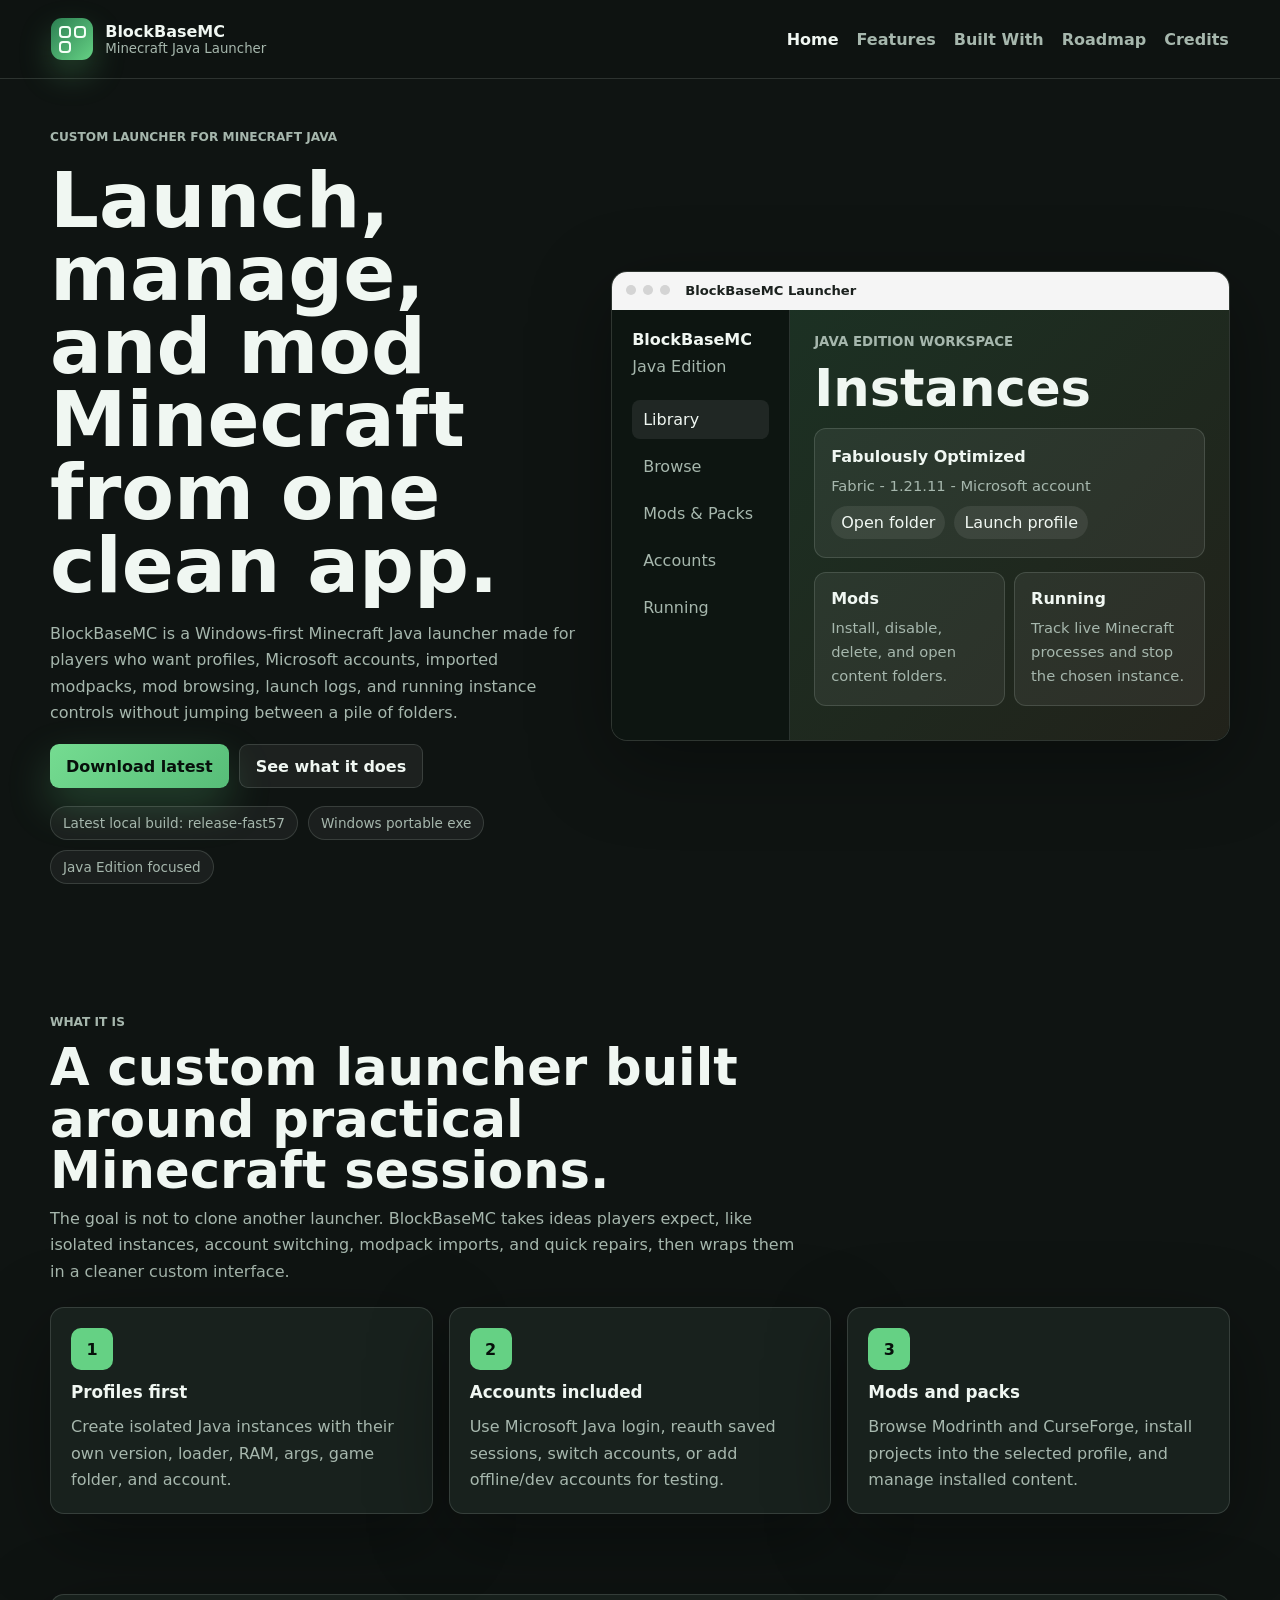
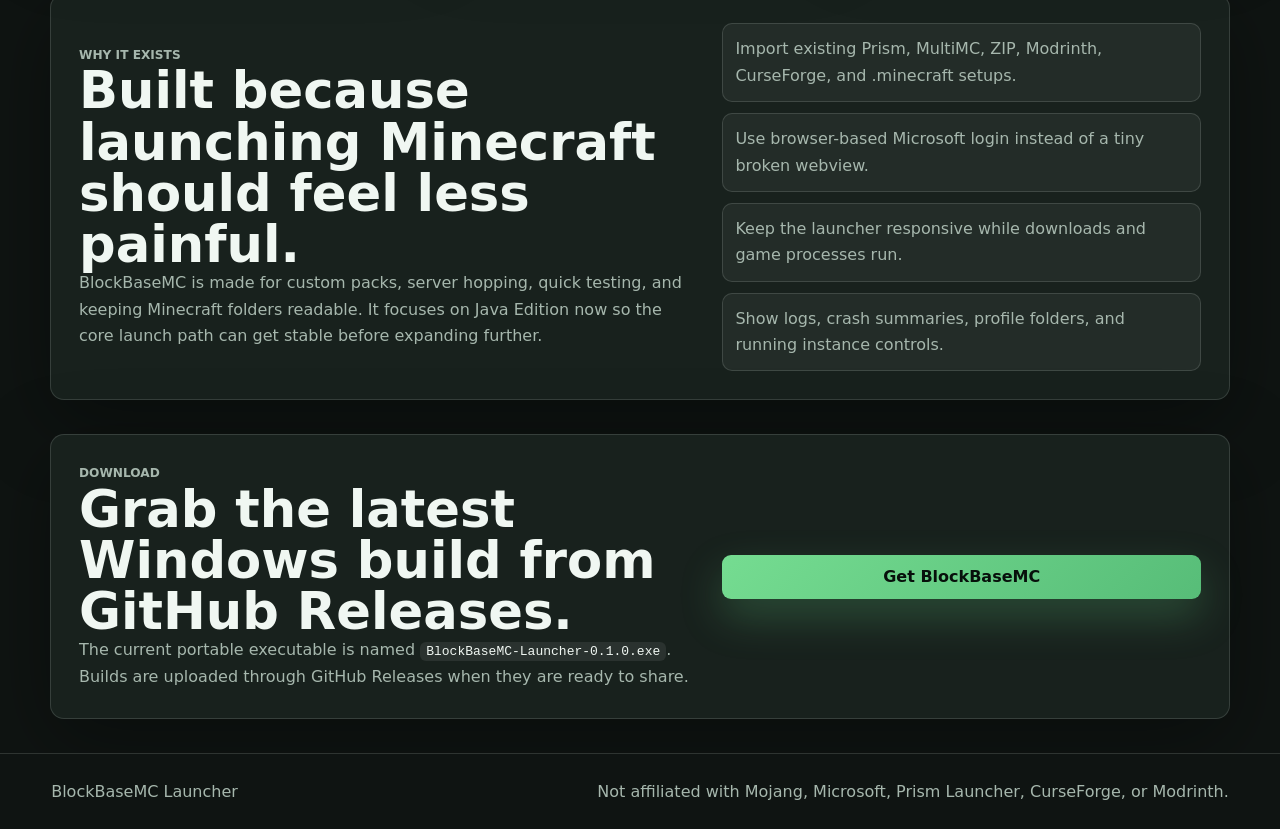
==== index.html @ 652feeb6 "Expand BlockBaseMC website pages" ====
<!doctype html>
<html lang="en">
  <head>
    <meta charset="utf-8" />
    <meta name="viewport" content="width=device-width, initial-scale=1" />
    <meta
      name="description"
      content="BlockBaseMC is a custom Minecraft Java launcher with Microsoft login, profiles, imports, Modrinth and CurseForge support, and running instance controls."
    />
    <title>BlockBaseMC Launcher</title>
    <link rel="stylesheet" href="styles.css" />
  </head>
  <body>
    <header class="site-header">
      <a class="brand" href="index.html" aria-label="BlockBaseMC home">
        <span class="brand-mark" aria-hidden="true"><span></span><span></span><span></span></span>
        <span>
          <strong>BlockBaseMC</strong>
          <small>Minecraft Java Launcher</small>
        </span>
      </a>
      <nav aria-label="Primary navigation">
        <a class="active" href="index.html">Home</a>
        <a href="features.html">Features</a>
        <a href="built-with.html">Built With</a>
        <a href="roadmap.html">Roadmap</a>
        <a href="credits.html">Credits</a>
      </nav>
    </header>

    <main>
      <section class="hero">
        <div class="hero-copy">
          <p class="eyebrow">Custom launcher for Minecraft Java</p>
          <h1>Launch, manage, and mod Minecraft from one clean app.</h1>
          <p>
            BlockBaseMC is a Windows-first Minecraft Java launcher made for players who want
            profiles, Microsoft accounts, imported modpacks, mod browsing, launch logs, and
            running instance controls without jumping between a pile of folders.
          </p>
          <div class="hero-actions">
            <a class="primary-action" href="https://github.com/BlockBaseApp/BlockBase-Launcher/releases/latest">Download latest</a>
            <a class="secondary-action" href="features.html">See what it does</a>
          </div>
          <div class="release-strip" aria-label="Current release highlights">
            <span>Latest local build: release-fast57</span>
            <span>Windows portable exe</span>
            <span>Java Edition focused</span>
          </div>
        </div>

        <div class="product-shot" aria-label="BlockBaseMC launcher preview">
          <div class="window-bar">
            <span></span><span></span><span></span>
            <strong>BlockBaseMC Launcher</strong>
          </div>
          <div class="app-preview">
            <aside>
              <b>BlockBaseMC</b>
              <em>Java Edition</em>
              <span class="active">Library</span>
              <span>Browse</span>
              <span>Mods & Packs</span>
              <span>Accounts</span>
              <span>Running</span>
            </aside>
            <section>
              <small>JAVA EDITION WORKSPACE</small>
              <h2>Instances</h2>
              <article class="preview-card hero-card">
                <b>Fabulously Optimized</b>
                <p>Fabric - 1.21.11 - Microsoft account</p>
                <div>
                  <span>Open folder</span>
                  <span>Launch profile</span>
                </div>
              </article>
              <div class="preview-grid">
                <article class="preview-card">
                  <b>Mods</b>
                  <p>Install, disable, delete, and open content folders.</p>
                </article>
                <article class="preview-card">
                  <b>Running</b>
                  <p>Track live Minecraft processes and stop the chosen instance.</p>
                </article>
              </div>
            </section>
          </div>
        </div>
      </section>

      <section class="section">
        <div class="section-heading">
          <p class="eyebrow">What it is</p>
          <h2>A custom launcher built around practical Minecraft sessions.</h2>
          <p>
            The goal is not to clone another launcher. BlockBaseMC takes ideas players expect,
            like isolated instances, account switching, modpack imports, and quick repairs, then
            wraps them in a cleaner custom interface.
          </p>
        </div>
        <div class="feature-grid">
          <article>
            <span class="feature-icon">1</span>
            <h3>Profiles first</h3>
            <p>Create isolated Java instances with their own version, loader, RAM, args, game folder, and account.</p>
          </article>
          <article>
            <span class="feature-icon">2</span>
            <h3>Accounts included</h3>
            <p>Use Microsoft Java login, reauth saved sessions, switch accounts, or add offline/dev accounts for testing.</p>
          </article>
          <article>
            <span class="feature-icon">3</span>
            <h3>Mods and packs</h3>
            <p>Browse Modrinth and CurseForge, install projects into the selected profile, and manage installed content.</p>
          </article>
        </div>
      </section>

      <section class="split-section">
        <div>
          <p class="eyebrow">Why it exists</p>
          <h2>Built because launching Minecraft should feel less painful.</h2>
          <p>
            BlockBaseMC is made for custom packs, server hopping, quick testing, and keeping
            Minecraft folders readable. It focuses on Java Edition now so the core launch path can
            get stable before expanding further.
          </p>
        </div>
        <ul class="check-list">
          <li>Import existing Prism, MultiMC, ZIP, Modrinth, CurseForge, and .minecraft setups.</li>
          <li>Use browser-based Microsoft login instead of a tiny broken webview.</li>
          <li>Keep the launcher responsive while downloads and game processes run.</li>
          <li>Show logs, crash summaries, profile folders, and running instance controls.</li>
        </ul>
      </section>

      <section class="download-panel">
        <div>
          <p class="eyebrow">Download</p>
          <h2>Grab the latest Windows build from GitHub Releases.</h2>
          <p>
            The current portable executable is named <code>BlockBaseMC-Launcher-0.1.0.exe</code>.
            Builds are uploaded through GitHub Releases when they are ready to share.
          </p>
        </div>
        <a class="primary-action" href="https://github.com/BlockBaseApp/BlockBase-Launcher/releases/latest">Get BlockBaseMC</a>
      </section>
    </main>

    <footer class="site-footer">
      <span>BlockBaseMC Launcher</span>
      <span>Not affiliated with Mojang, Microsoft, Prism Launcher, CurseForge, or Modrinth.</span>
    </footer>
  </body>
</html>
---- styles.css ----
:root {
  color-scheme: dark;
  --bg: #0f1412;
  --panel: #18211d;
  --panel-strong: #1f2b25;
  --text: #f0f7f2;
  --muted: #a6b7ad;
  --line: rgba(235, 246, 239, 0.14);
  --accent: #65d184;
  --accent-2: #e18a57;
  --shadow: 0 22px 80px rgba(0, 0, 0, 0.34);
  font-family: Inter, ui-sans-serif, system-ui, -apple-system, BlinkMacSystemFont, "Segoe UI", sans-serif;
}

* {
  box-sizing: border-box;
}

html {
  scroll-behavior: smooth;
}

body {
  margin: 0;
  min-width: 320px;
  color: var(--text);
  background: var(--bg);
}

a {
  color: inherit;
  text-decoration: none;
}

.site-header {
  position: sticky;
  top: 0;
  z-index: 20;
  display: flex;
  align-items: center;
  justify-content: space-between;
  gap: 24px;
  padding: 18px clamp(18px, 4vw, 56px);
  border-bottom: 1px solid var(--line);
  background: rgba(15, 20, 18, 0.82);
  backdrop-filter: blur(18px);
}

.brand {
  display: flex;
  align-items: center;
  gap: 12px;
}

.brand-mark {
  display: grid;
  grid-template-columns: repeat(2, 12px);
  gap: 3px;
  width: 42px;
  height: 42px;
  place-content: center;
  border-radius: 11px;
  background: linear-gradient(135deg, #2c7f52, var(--accent));
  box-shadow: 0 14px 32px rgba(101, 209, 132, 0.25);
}

.brand-mark span {
  width: 12px;
  height: 12px;
  border: 2px solid #f4fff7;
  border-radius: 4px;
}

.brand strong,
.brand small {
  display: block;
}

.brand small,
.eyebrow,
.site-footer,
p,
li {
  color: var(--muted);
}

nav {
  display: flex;
  gap: 18px;
  color: var(--muted);
  font-weight: 700;
}

nav a:hover {
  color: var(--text);
}

nav a.active {
  color: var(--text);
}

main {
  overflow: hidden;
}

.hero,
.section,
.split-section,
.download-panel,
.page-hero {
  width: min(1180px, calc(100% - 36px));
  margin: 0 auto;
}

.hero {
  display: grid;
  grid-template-columns: minmax(0, 0.92fr) minmax(420px, 1.08fr);
  gap: 34px;
  align-items: center;
  min-height: calc(100vh - 80px);
  padding: 48px 0;
}

.hero-copy {
  display: grid;
  gap: 18px;
}

.eyebrow {
  margin: 0;
  text-transform: uppercase;
  letter-spacing: 0;
  font-size: 0.76rem;
  font-weight: 900;
}

h1,
h2,
h3,
p {
  margin: 0;
}

h1 {
  font-size: clamp(2.5rem, 6vw, 5.5rem);
  line-height: 0.95;
  letter-spacing: 0;
}

h2 {
  font-size: clamp(2rem, 4vw, 3.3rem);
  line-height: 1;
}

h3 {
  font-size: 1.05rem;
}

p,
li {
  line-height: 1.65;
}

.hero-actions,
.release-strip {
  display: flex;
  flex-wrap: wrap;
  gap: 10px;
}

.primary-action,
.secondary-action {
  display: inline-flex;
  align-items: center;
  justify-content: center;
  min-height: 44px;
  border-radius: 9px;
  padding: 0 16px;
  font-weight: 900;
}

.primary-action {
  color: #07100b;
  background: linear-gradient(135deg, #75dc91, #57bd78);
  box-shadow: 0 18px 42px rgba(101, 209, 132, 0.25);
}

.secondary-action {
  border: 1px solid var(--line);
  background: rgba(255, 255, 255, 0.06);
}

.release-strip span {
  display: inline-flex;
  align-items: center;
  min-height: 34px;
  border: 1px solid var(--line);
  border-radius: 999px;
  padding: 0 12px;
  color: var(--muted);
  background: rgba(255, 255, 255, 0.05);
  font-size: 0.85rem;
}

.product-shot {
  overflow: hidden;
  border: 1px solid var(--line);
  border-radius: 16px;
  background: #101612;
  box-shadow: var(--shadow);
}

.window-bar {
  display: flex;
  align-items: center;
  gap: 7px;
  height: 38px;
  padding: 0 14px;
  border-bottom: 1px solid var(--line);
  background: #f5f5f5;
  color: #1b211e;
}

.window-bar span {
  width: 10px;
  height: 10px;
  border-radius: 999px;
  background: #d4d4d4;
}

.window-bar strong {
  margin-left: 8px;
  font-size: 0.82rem;
}

.app-preview {
  display: grid;
  grid-template-columns: 178px 1fr;
  min-height: 430px;
}

.app-preview aside {
  display: grid;
  align-content: start;
  gap: 8px;
  padding: 20px;
  border-right: 1px solid var(--line);
  background: #0d1511;
}

.app-preview aside em {
  color: var(--muted);
  font-style: normal;
  margin-bottom: 16px;
}

.app-preview aside span {
  padding: 10px 11px;
  border-radius: 8px;
  color: var(--muted);
}

.app-preview aside span.active {
  color: var(--text);
  background: rgba(255, 255, 255, 0.08);
}

.app-preview section {
  display: grid;
  align-content: start;
  gap: 14px;
  padding: 24px;
  background:
    linear-gradient(135deg, rgba(101, 209, 132, 0.13), rgba(225, 138, 87, 0.08)),
    #111915;
}

.app-preview small {
  color: var(--muted);
  font-weight: 900;
}

.preview-card {
  display: grid;
  gap: 8px;
  padding: 16px;
  border: 1px solid var(--line);
  border-radius: 12px;
  background: rgba(255, 255, 255, 0.06);
}

.preview-card p {
  font-size: 0.92rem;
}

.hero-card {
  min-height: 130px;
  align-content: center;
}

.hero-card div,
.preview-grid {
  display: flex;
  flex-wrap: wrap;
  gap: 9px;
}

.hero-card span {
  border-radius: 999px;
  background: rgba(255, 255, 255, 0.08);
  padding: 7px 10px;
  color: var(--text);
}

.preview-grid {
  display: grid;
  grid-template-columns: 1fr 1fr;
}

.section,
.split-section,
.download-panel {
  padding: 80px 0;
}

.page-hero {
  display: grid;
  gap: 18px;
  padding: 76px 0 34px;
}

.page-hero h1 {
  max-width: 920px;
}

.page-hero p {
  max-width: 780px;
}

.section-heading {
  display: grid;
  gap: 10px;
  max-width: 760px;
  margin-bottom: 22px;
}

.feature-grid {
  display: grid;
  grid-template-columns: repeat(3, 1fr);
  gap: 16px;
}

.feature-grid article,
.download-panel,
.split-section,
.detail-grid article,
.timeline article,
.roadmap-grid article {
  border: 1px solid var(--line);
  border-radius: 14px;
  background: var(--panel);
  box-shadow: var(--shadow);
}

.feature-grid article {
  display: grid;
  gap: 12px;
  padding: 20px;
}

.detail-grid,
.roadmap-grid {
  display: grid;
  grid-template-columns: repeat(2, 1fr);
  gap: 16px;
}

.detail-grid article,
.roadmap-grid article {
  display: grid;
  align-content: start;
  gap: 12px;
  padding: 22px;
}

.detail-grid h2,
.roadmap-grid h2,
.timeline h2 {
  font-size: clamp(1.35rem, 2vw, 2rem);
}

.timeline {
  display: grid;
  gap: 14px;
}

.timeline article {
  display: grid;
  grid-template-columns: 160px minmax(180px, 0.4fr) 1fr;
  gap: 18px;
  align-items: start;
  padding: 22px;
}

.timeline article span,
.status-chip {
  display: inline-flex;
  width: fit-content;
  align-items: center;
  min-height: 28px;
  border-radius: 999px;
  padding: 0 10px;
  font-size: 0.78rem;
  font-weight: 900;
}

.timeline article span {
  color: #07100b;
  background: var(--accent);
}

.status-chip.done {
  color: #07100b;
  background: var(--accent);
}

.status-chip.next {
  color: #211309;
  background: #dfb45f;
}

.status-chip.planned {
  color: var(--text);
  border: 1px solid var(--line);
  background: rgba(255, 255, 255, 0.07);
}

.feature-icon {
  display: grid;
  place-items: center;
  width: 42px;
  height: 42px;
  border-radius: 10px;
  color: #07100b;
  background: var(--accent);
  font-weight: 900;
}

.split-section,
.download-panel {
  display: grid;
  grid-template-columns: minmax(0, 0.9fr) minmax(280px, 0.7fr);
  gap: 28px;
  align-items: center;
  padding: 28px;
  margin-bottom: 34px;
}

.check-list {
  display: grid;
  gap: 11px;
  margin: 0;
  padding: 0;
  list-style: none;
}

.check-list li {
  border: 1px solid var(--line);
  border-radius: 10px;
  padding: 12px;
  background: rgba(255, 255, 255, 0.05);
}

code {
  color: var(--text);
  background: rgba(255, 255, 255, 0.08);
  border-radius: 6px;
  padding: 2px 6px;
}

.site-footer {
  display: flex;
  flex-wrap: wrap;
  justify-content: space-between;
  gap: 12px;
  padding: 28px clamp(18px, 4vw, 56px);
  border-top: 1px solid var(--line);
}

@media (max-width: 900px) {
  .site-header {
    position: static;
    align-items: flex-start;
    flex-direction: column;
  }

  nav {
    flex-wrap: wrap;
  }

  .hero,
  .split-section,
  .download-panel,
  .feature-grid,
  .detail-grid,
  .roadmap-grid {
    grid-template-columns: 1fr;
  }

  .timeline article {
    grid-template-columns: 1fr;
  }

  .product-shot {
    min-width: 0;
  }

  .app-preview {
    grid-template-columns: 1fr;
  }

  .app-preview aside {
    border-right: 0;
    border-bottom: 1px solid var(--line);
  }
}

@media (max-width: 560px) {
  .hero,
  .section,
  .split-section,
  .download-panel,
  .page-hero {
    width: min(100% - 24px, 1180px);
  }

  .preview-grid {
    grid-template-columns: 1fr;
  }
}
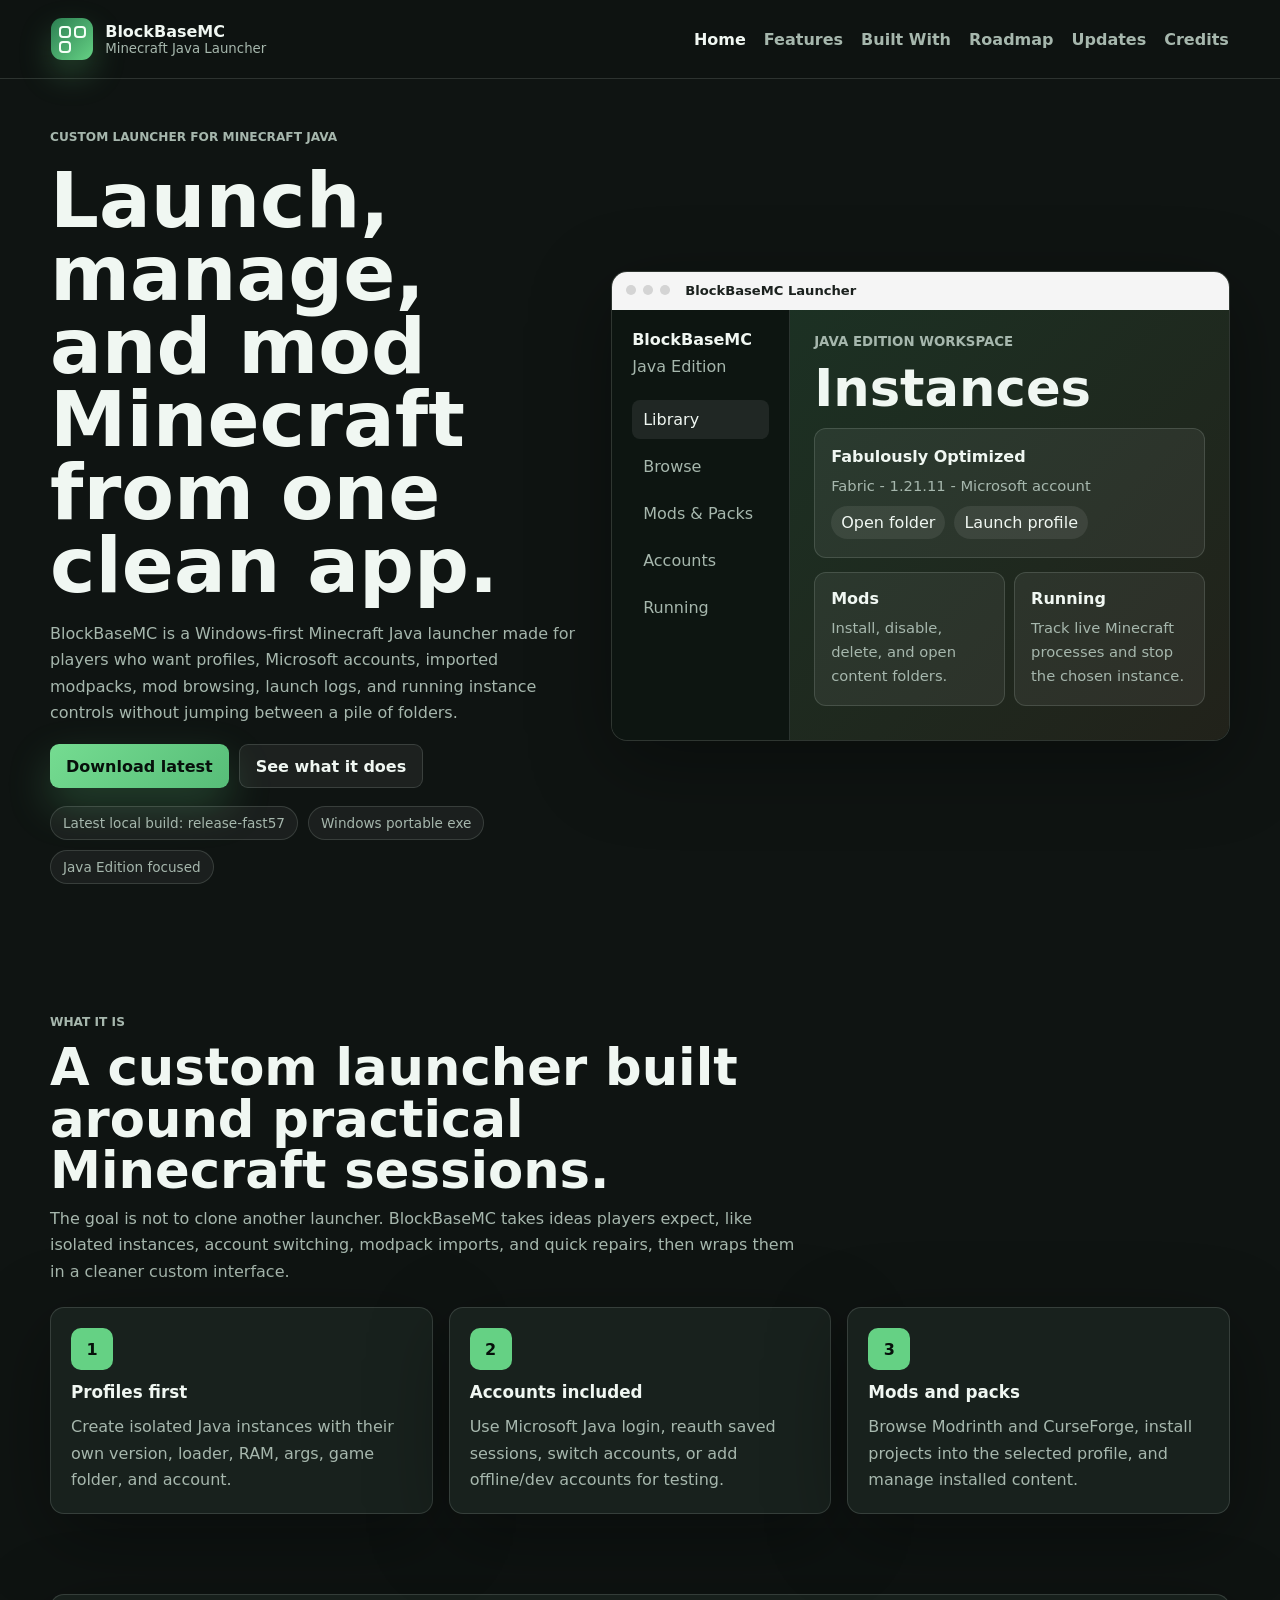
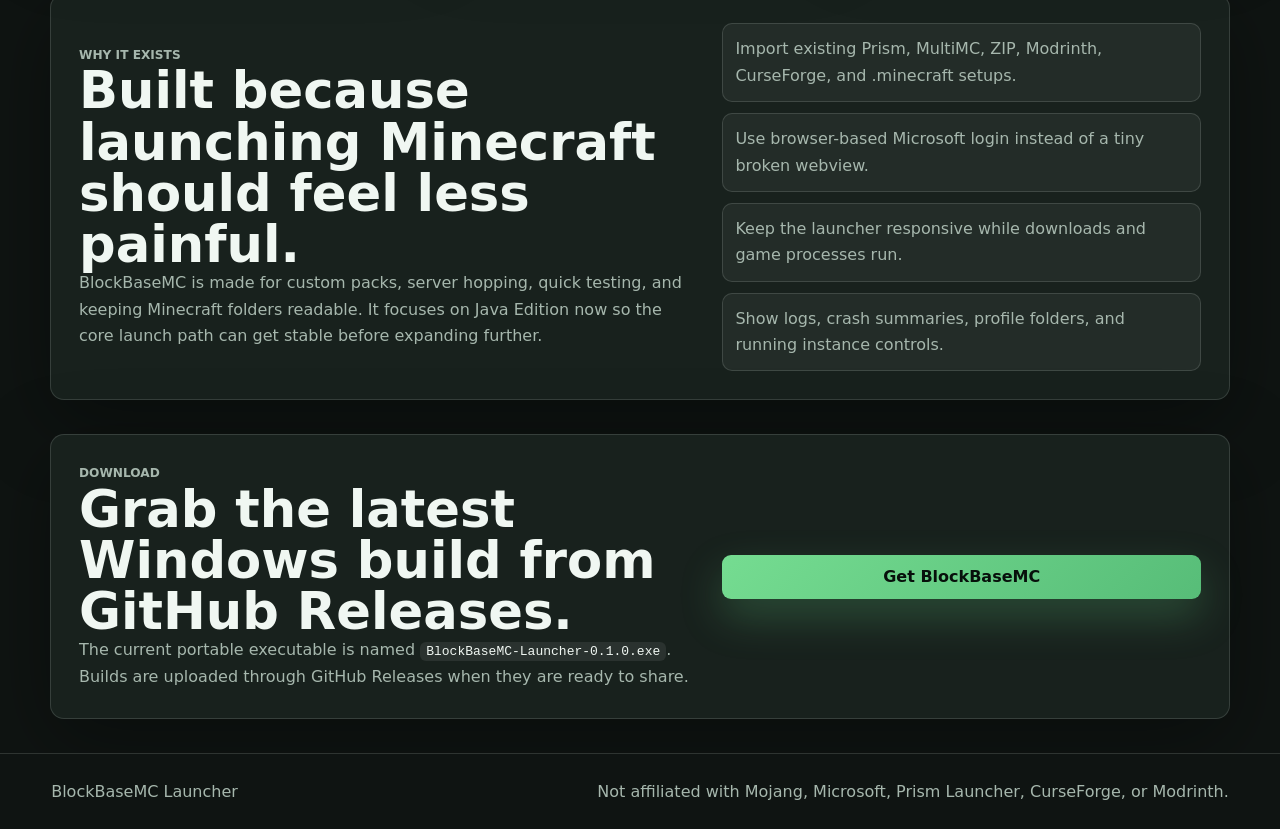
==== commit 4ba36714: "Add website updates page" ====
--- a/index.html
+++ b/index.html
@@ -8,11 +8,11 @@
       content="BlockBaseMC is a custom Minecraft Java launcher with Microsoft login, profiles, imports, Modrinth and CurseForge support, and running instance controls."
     />
     <title>BlockBaseMC Launcher</title>
-    <link rel="stylesheet" href="styles.css" />
+    <link rel="stylesheet" href="/styles.css" />
   </head>
   <body>
     <header class="site-header">
-      <a class="brand" href="index.html" aria-label="BlockBaseMC home">
+      <a class="brand" href="/" aria-label="BlockBaseMC home">
         <span class="brand-mark" aria-hidden="true"><span></span><span></span><span></span></span>
         <span>
           <strong>BlockBaseMC</strong>
@@ -20,11 +20,12 @@
         </span>
       </a>
       <nav aria-label="Primary navigation">
-        <a class="active" href="index.html">Home</a>
-        <a href="features.html">Features</a>
-        <a href="built-with.html">Built With</a>
-        <a href="roadmap.html">Roadmap</a>
-        <a href="credits.html">Credits</a>
+        <a class="active" href="/">Home</a>
+        <a href="/features/">Features</a>
+        <a href="/built-with/">Built With</a>
+        <a href="/roadmap/">Roadmap</a>
+        <a href="/updates/">Updates</a>
+        <a href="/credits/">Credits</a>
       </nav>
     </header>
 
@@ -39,8 +40,8 @@
             running instance controls without jumping between a pile of folders.
           </p>
           <div class="hero-actions">
-            <a class="primary-action" href="https://github.com/BlockBaseApp/BlockBase-Launcher/releases/latest">Download latest</a>
-            <a class="secondary-action" href="features.html">See what it does</a>
+            <a class="primary-action" href="https://github.com/itz-me-fisherYT/BlockBase-Launcher/releases/latest">Download latest</a>
+            <a class="secondary-action" href="/features/">See what it does</a>
           </div>
           <div class="release-strip" aria-label="Current release highlights">
             <span>Latest local build: release-fast57</span>
@@ -146,7 +147,7 @@
             Builds are uploaded through GitHub Releases when they are ready to share.
           </p>
         </div>
-        <a class="primary-action" href="https://github.com/BlockBaseApp/BlockBase-Launcher/releases/latest">Get BlockBaseMC</a>
+        <a class="primary-action" href="https://github.com/itz-me-fisherYT/BlockBase-Launcher/releases/latest">Get BlockBaseMC</a>
       </section>
     </main>
 
--- a/styles.css
+++ b/styles.css
@@ -375,8 +375,14 @@
   gap: 16px;
 }
 
+.update-list {
+  display: grid;
+  gap: 16px;
+}
+
 .detail-grid article,
-.roadmap-grid article {
+.roadmap-grid article,
+.update-list article {
   display: grid;
   align-content: start;
   gap: 12px;
@@ -385,8 +391,23 @@
 
 .detail-grid h2,
 .roadmap-grid h2,
-.timeline h2 {
+.timeline h2,
+.update-list h2 {
   font-size: clamp(1.35rem, 2vw, 2rem);
+}
+
+.update-list article {
+  border: 1px solid var(--line);
+  border-radius: 14px;
+  background: var(--panel);
+  box-shadow: var(--shadow);
+}
+
+.update-list ul {
+  display: grid;
+  gap: 8px;
+  margin: 0;
+  padding-left: 18px;
 }
 
 .timeline {
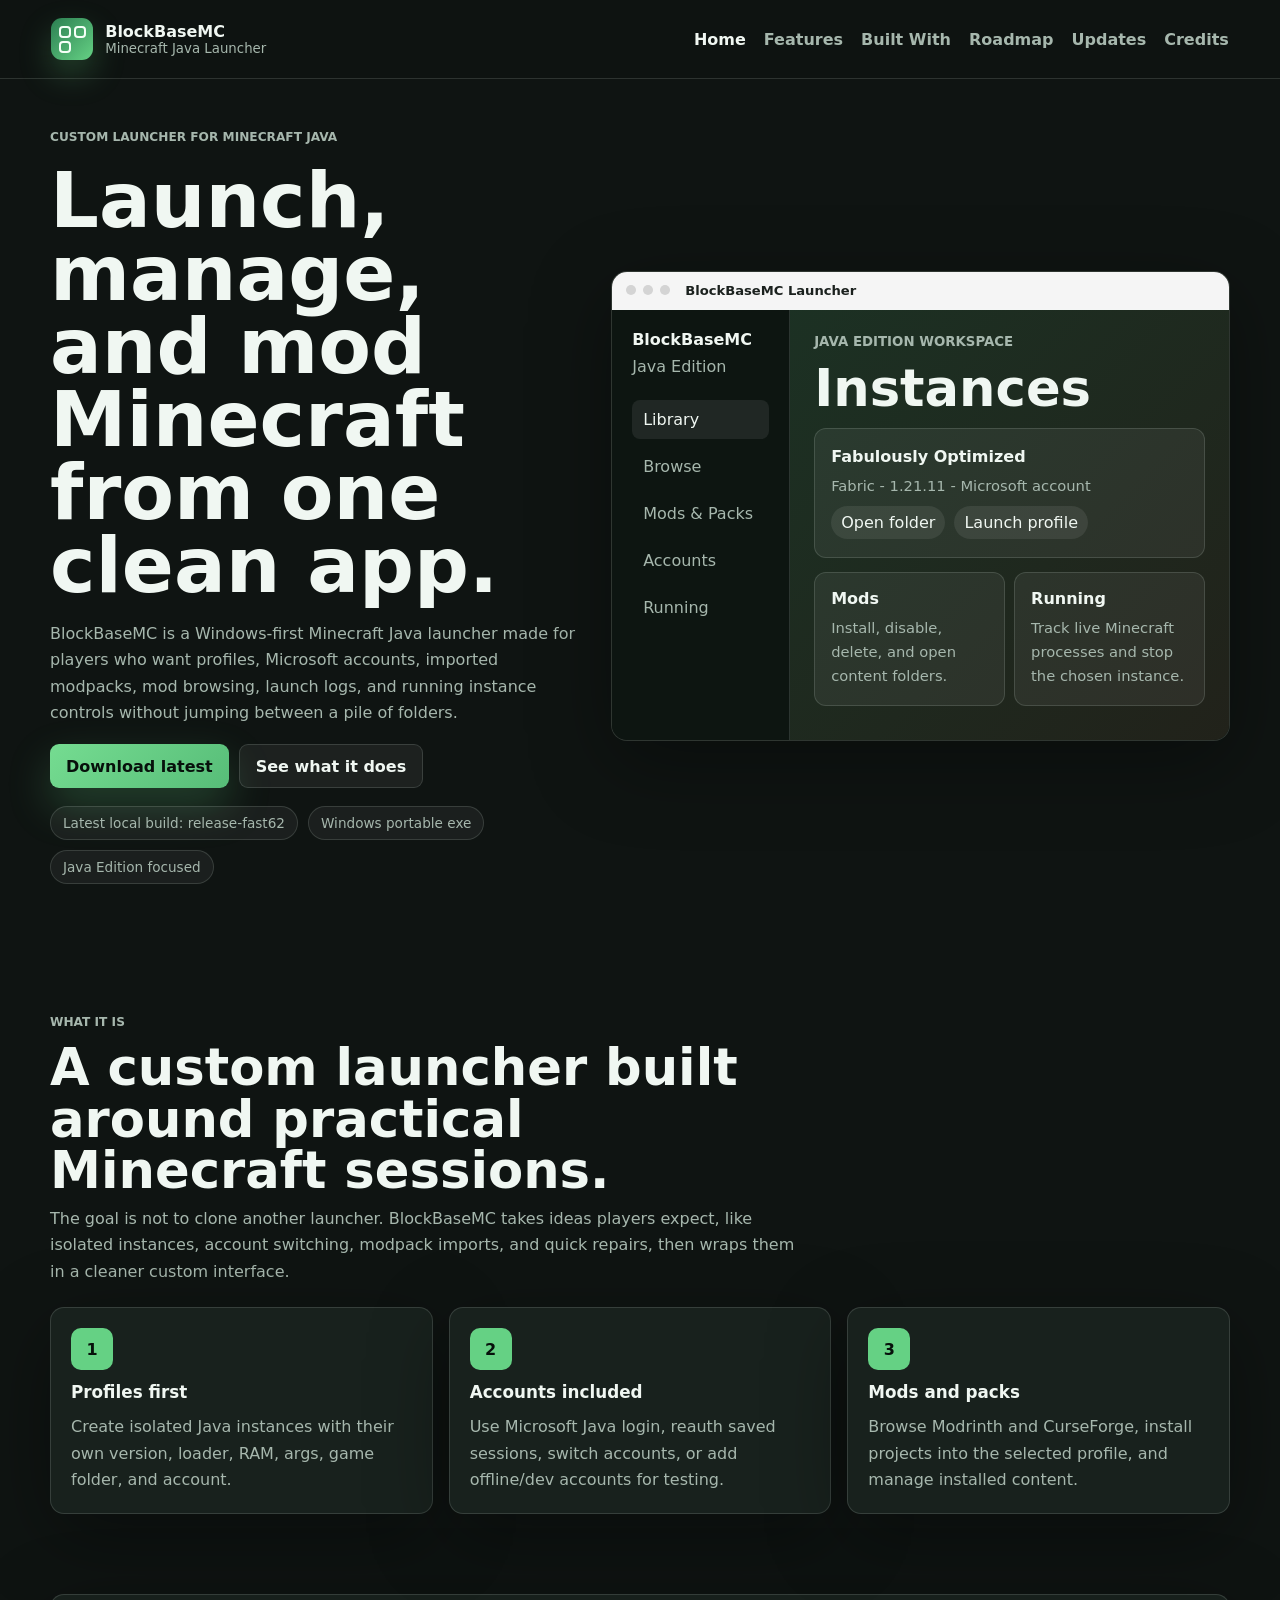
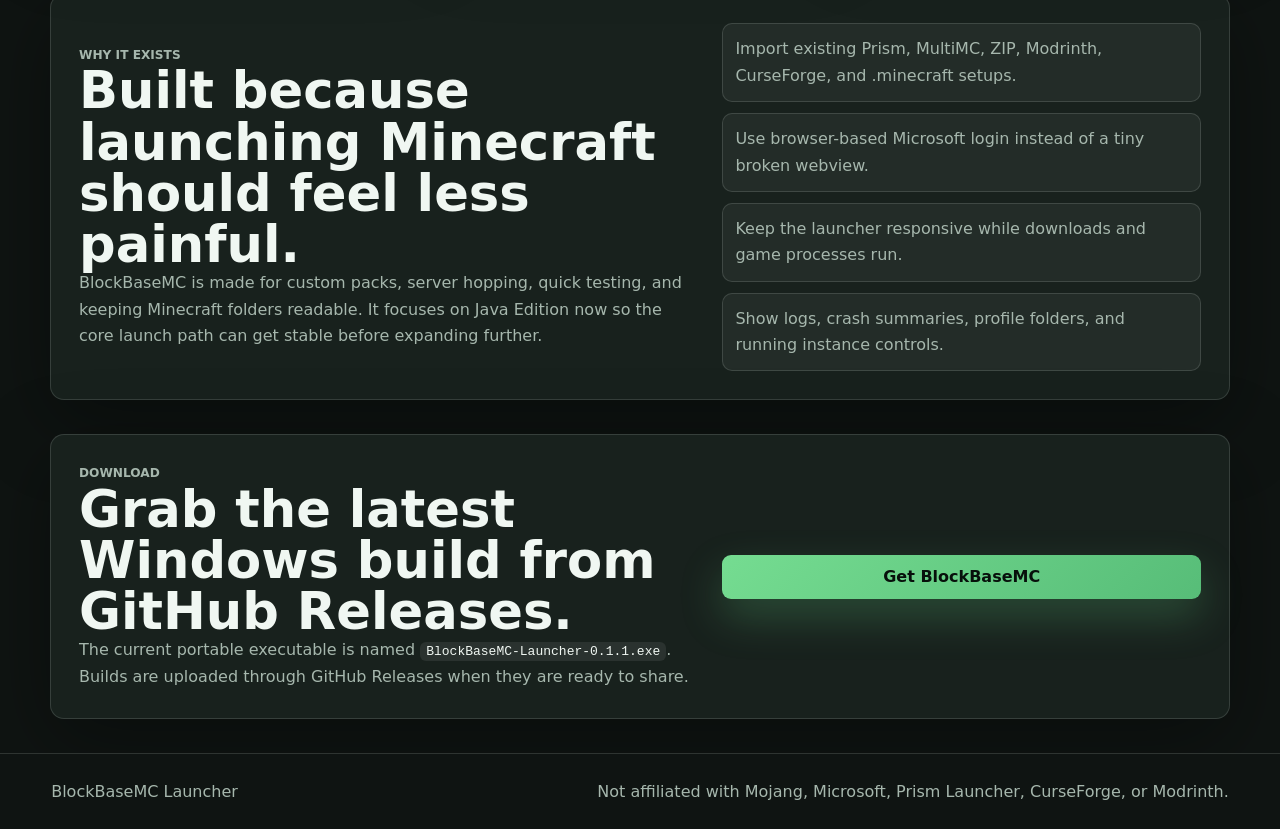
==== commit 4914d486: "Document release update checker" ====
--- a/index.html
+++ b/index.html
@@ -44,7 +44,7 @@
             <a class="secondary-action" href="/features/">See what it does</a>
           </div>
           <div class="release-strip" aria-label="Current release highlights">
-            <span>Latest local build: release-fast57</span>
+            <span>Latest local build: release-fast62</span>
             <span>Windows portable exe</span>
             <span>Java Edition focused</span>
           </div>
@@ -143,7 +143,7 @@
           <p class="eyebrow">Download</p>
           <h2>Grab the latest Windows build from GitHub Releases.</h2>
           <p>
-            The current portable executable is named <code>BlockBaseMC-Launcher-0.1.0.exe</code>.
+            The current portable executable is named <code>BlockBaseMC-Launcher-0.1.1.exe</code>.
             Builds are uploaded through GitHub Releases when they are ready to share.
           </p>
         </div>
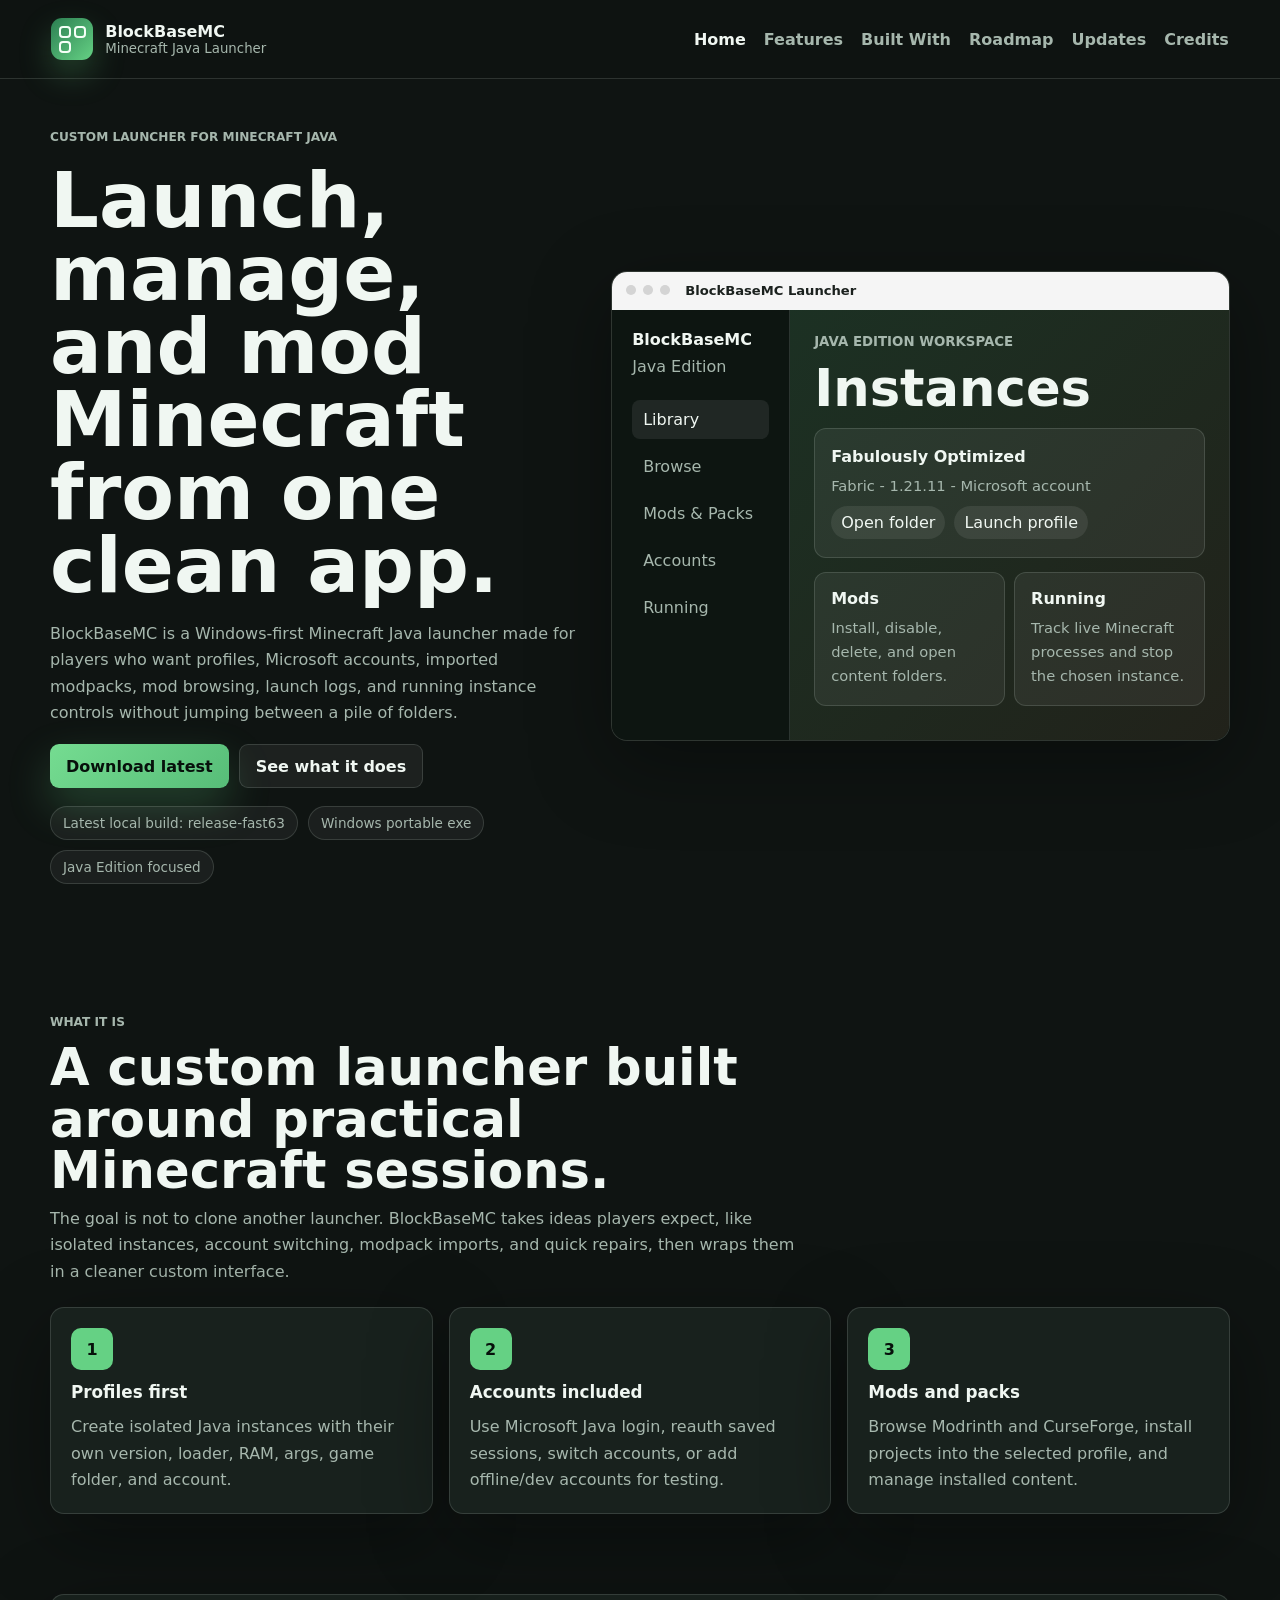
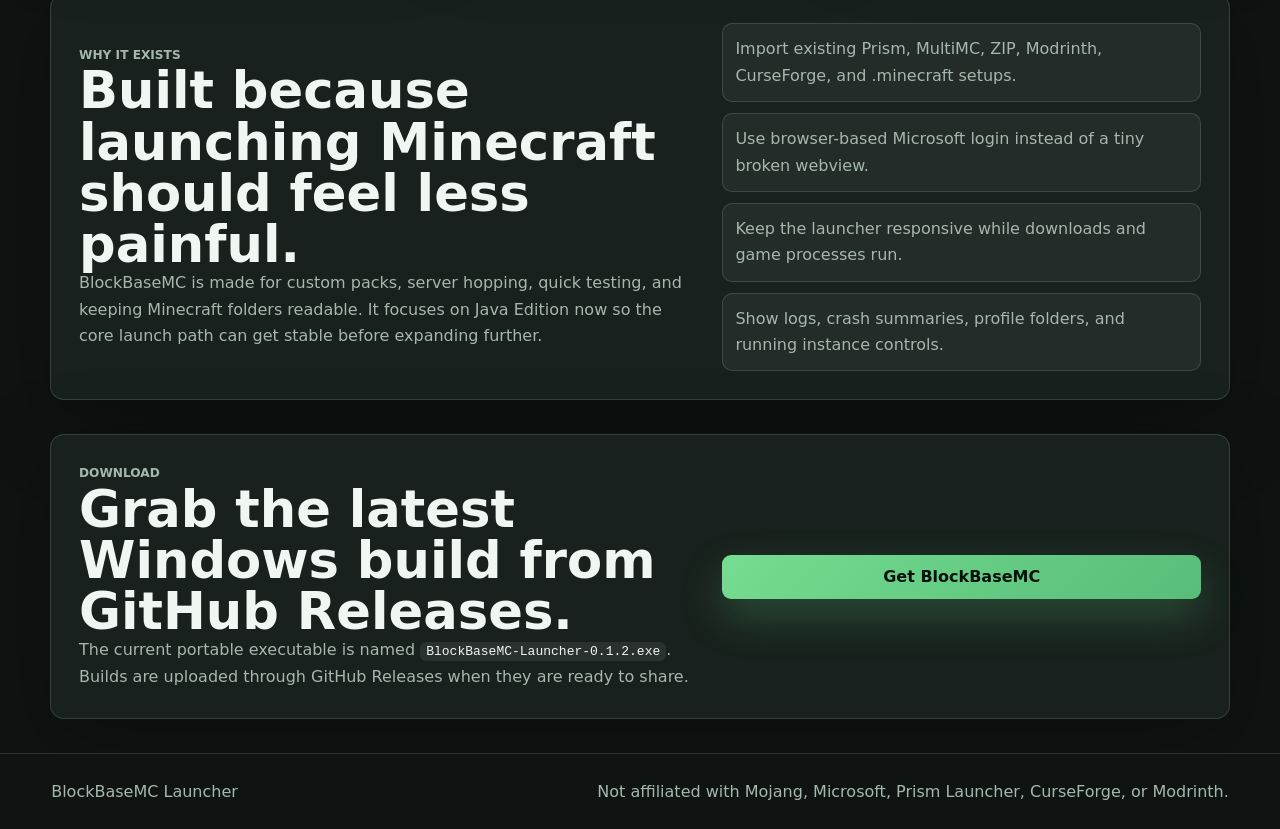
==== commit de2bb412: "Document instance creation fix" ====
--- a/index.html
+++ b/index.html
@@ -44,7 +44,7 @@
             <a class="secondary-action" href="/features/">See what it does</a>
           </div>
           <div class="release-strip" aria-label="Current release highlights">
-            <span>Latest local build: release-fast62</span>
+            <span>Latest local build: release-fast63</span>
             <span>Windows portable exe</span>
             <span>Java Edition focused</span>
           </div>
@@ -143,7 +143,7 @@
           <p class="eyebrow">Download</p>
           <h2>Grab the latest Windows build from GitHub Releases.</h2>
           <p>
-            The current portable executable is named <code>BlockBaseMC-Launcher-0.1.1.exe</code>.
+            The current portable executable is named <code>BlockBaseMC-Launcher-0.1.2.exe</code>.
             Builds are uploaded through GitHub Releases when they are ready to share.
           </p>
         </div>
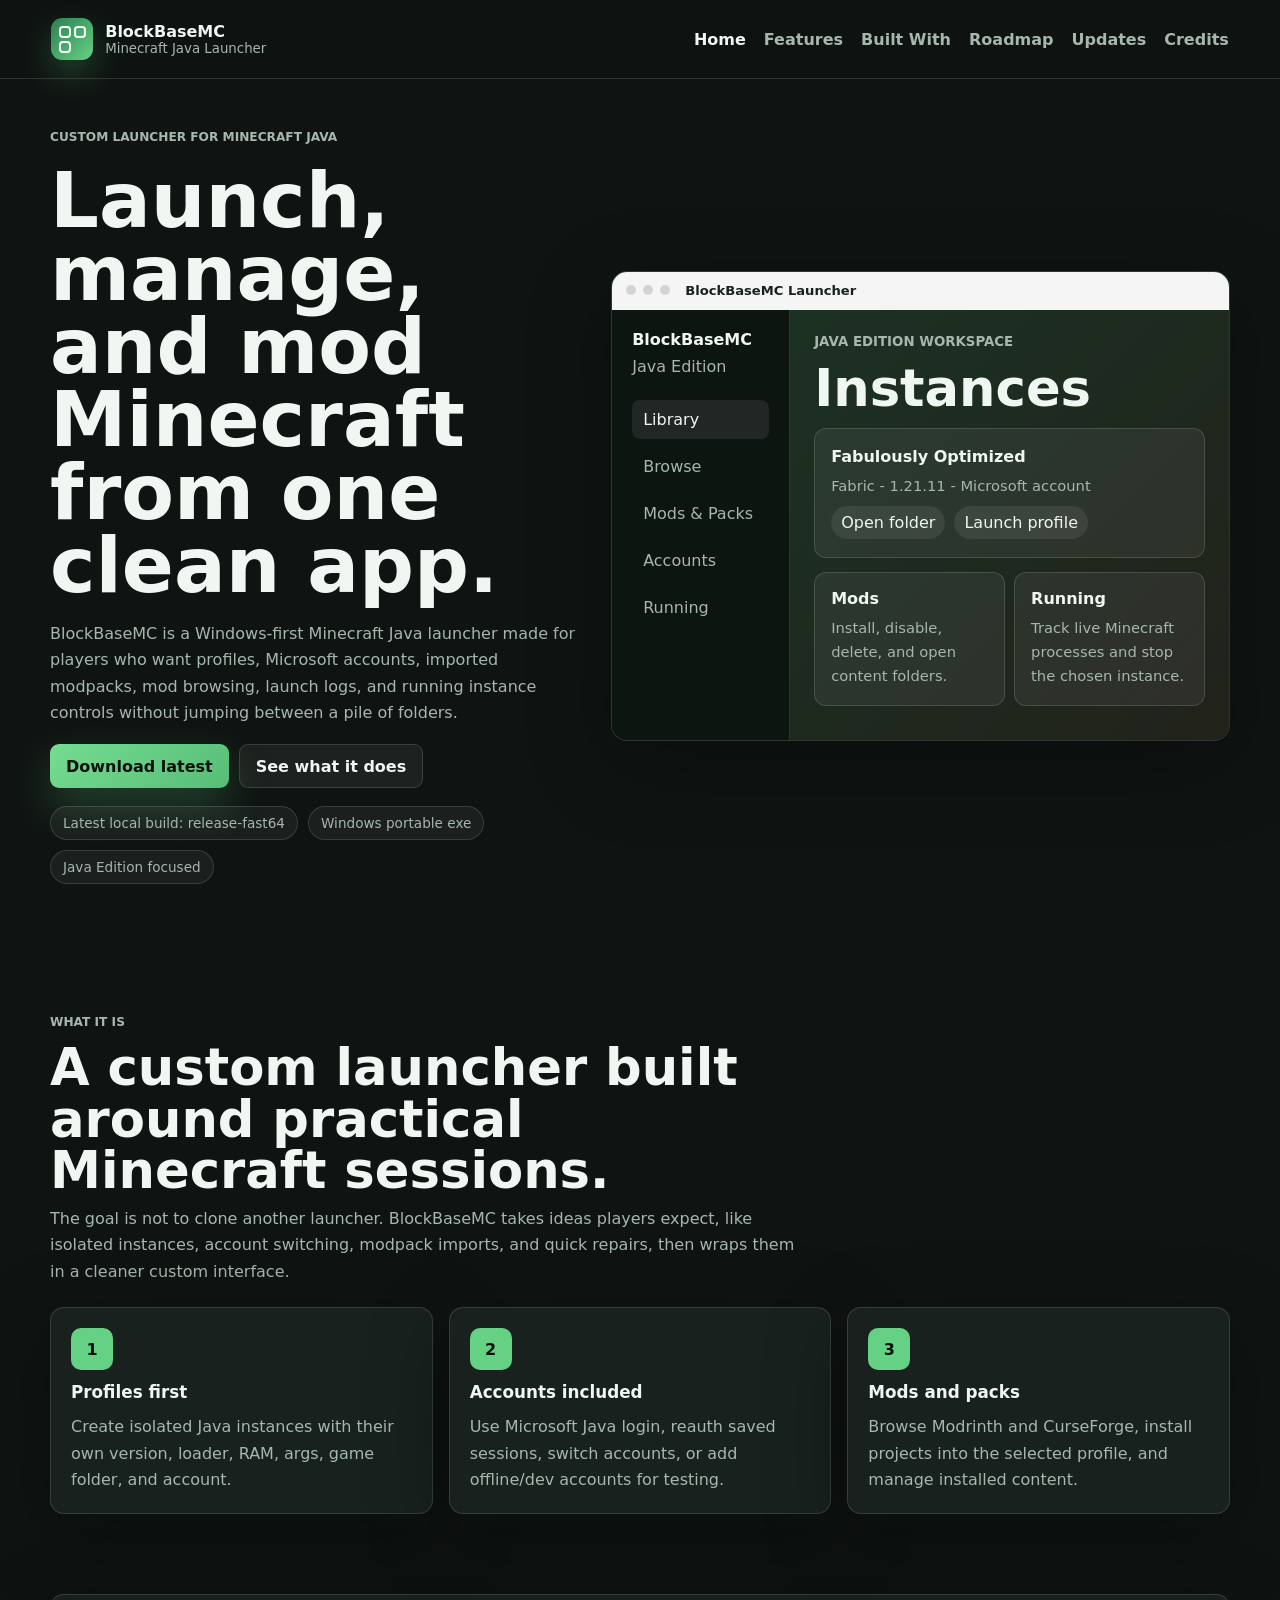
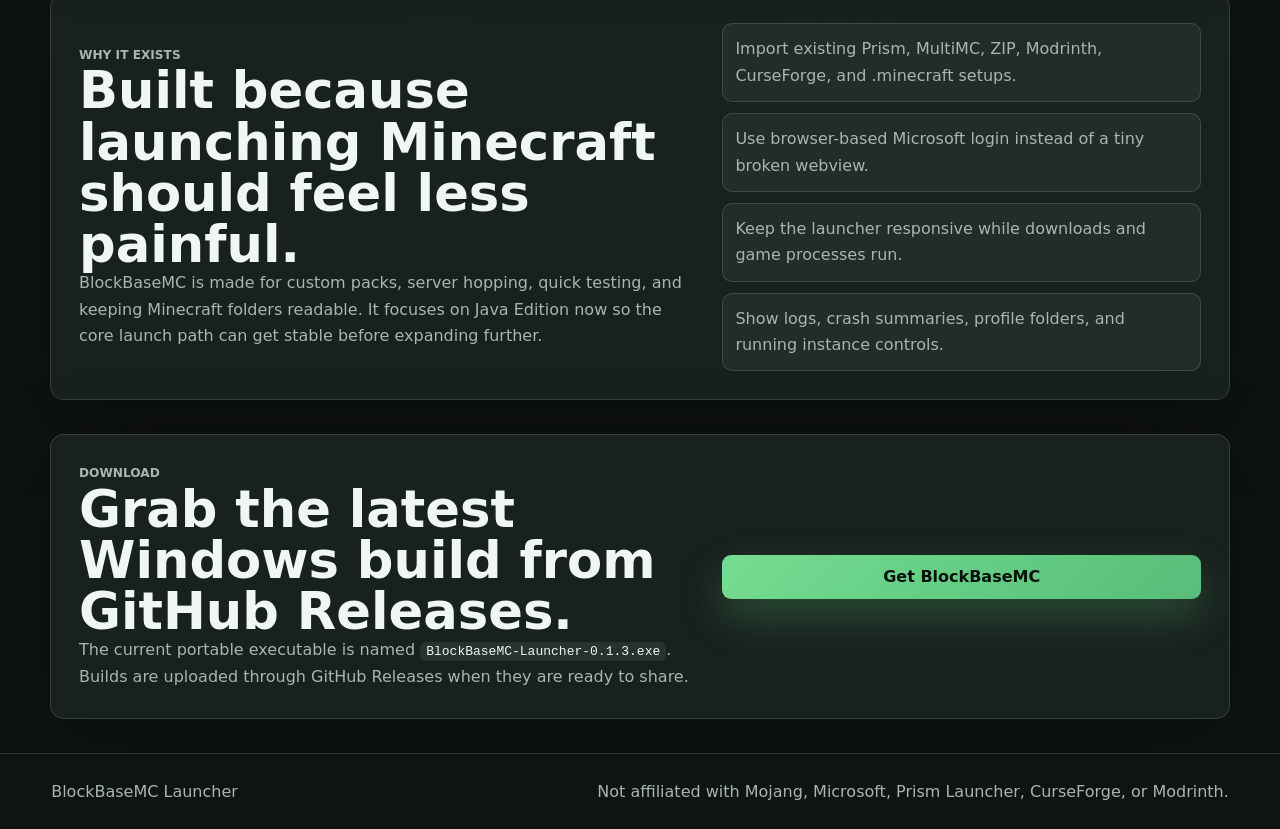
==== commit b7ccbcdd: "Document prerelease updater fix" ====
--- a/index.html
+++ b/index.html
@@ -44,7 +44,7 @@
             <a class="secondary-action" href="/features/">See what it does</a>
           </div>
           <div class="release-strip" aria-label="Current release highlights">
-            <span>Latest local build: release-fast63</span>
+            <span>Latest local build: release-fast64</span>
             <span>Windows portable exe</span>
             <span>Java Edition focused</span>
           </div>
@@ -143,7 +143,7 @@
           <p class="eyebrow">Download</p>
           <h2>Grab the latest Windows build from GitHub Releases.</h2>
           <p>
-            The current portable executable is named <code>BlockBaseMC-Launcher-0.1.2.exe</code>.
+            The current portable executable is named <code>BlockBaseMC-Launcher-0.1.3.exe</code>.
             Builds are uploaded through GitHub Releases when they are ready to share.
           </p>
         </div>
